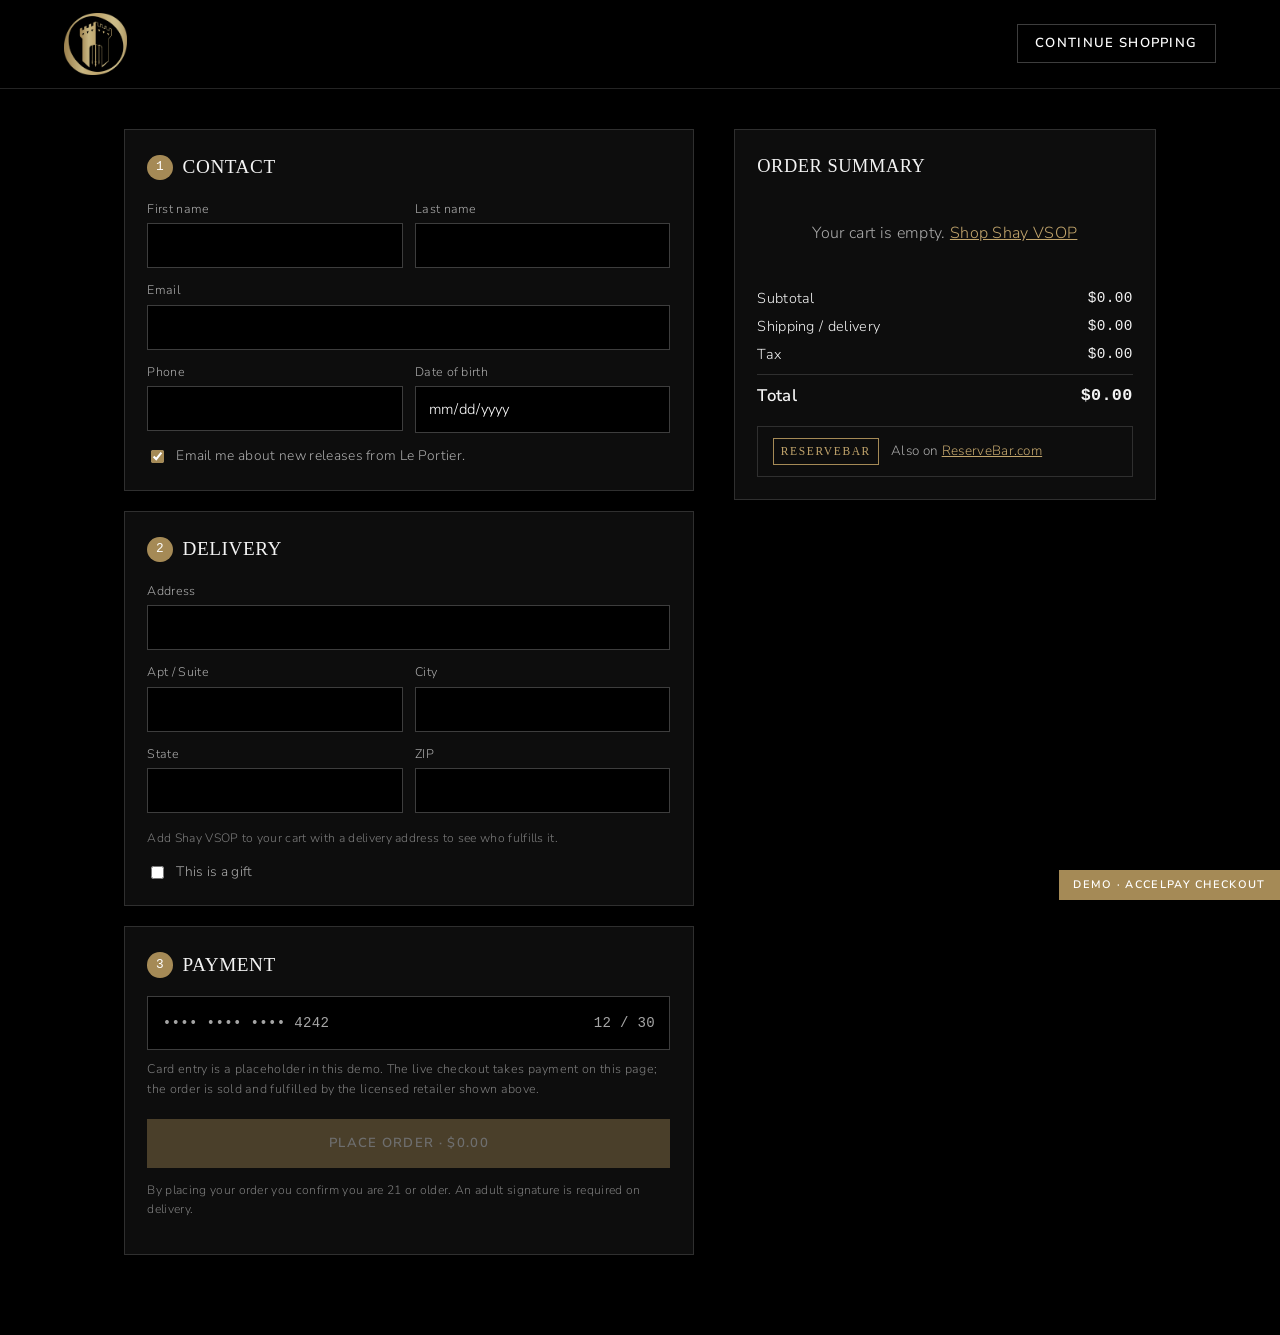
==== checkout.html @ 2b2708de "Le Portier x AccelPay checkout sales demo (static Elements stand-in) Co-Authored-By: Claude Opus 5.5" ====
<!doctype html>
<html lang="en">
<head>
<meta charset="utf-8">
<meta name="viewport" content="width=device-width,initial-scale=1">
<title>Checkout | Le Portier</title>
<meta name="robots" content="noindex,nofollow">
<link rel="icon" href="assets/logo.png">
<link rel="preconnect" href="https://fonts.googleapis.com">
<link rel="preconnect" href="https://fonts.gstatic.com" crossorigin>
<link rel="stylesheet" href="https://fonts.googleapis.com/css2?family=Nunito+Sans:wght@300;400;600;700&display=swap">
<link rel="stylesheet" href="styles.css?v=2">
</head>
<body>
<header class="top">
  <div class="hdr">
    <a href="index.html"><img class="logo" src="assets/logo.png" alt="Le Portier"></a>
    <div class="hdr-actions"><a class="btn ghost" href="product.html" style="padding:.5rem 1.1rem">Continue shopping</a></div>
  </div>
</header>

<div id="confirmed" hidden>
  <div class="thanks">
    <h1>Thank you</h1>
    <p>This is a demo, so nothing was charged and no order was sent.</p>
    <p class="num" id="order-num"></p>
    <p id="order-by"></p>
    <p id="order-total"></p>
    <a class="btn" href="index.html" style="margin-top:1.5rem">Back to Le Portier</a>
  </div>
</div>

<div id="checkout-view">
  <div class="co-wrap">
    <form class="co-main" id="co-form">
      <div class="co-step" data-form="customer">
        <h3><span class="n">1</span> Contact</h3>
        <div class="frm">
          <label>First name <input name="firstName" required></label>
          <label>Last name <input name="lastName" required></label>
          <label class="full">Email <input type="email" name="email" required></label>
          <label>Phone <input type="tel" name="phone"></label>
          <label>Date of birth <input type="date" name="birthDate" required></label>
        </div>
        <label class="chk"><input type="checkbox" checked><span>Email me about new releases from Le Portier.</span></label>
      </div>

      <div class="co-step">
        <h3><span class="n">2</span> Delivery</h3>
        <div class="frm" style="margin-bottom:1rem">
          <label class="full">Address <input name="addressOne" id="ship-addr" required></label>
          <label>Apt / Suite <input name="addressTwo"></label>
          <label>City <input name="city" required></label>
          <label>State <input name="state" id="co-state" required></label>
          <label>ZIP <input name="zipCode" id="co-zip" required></label>
        </div>
        <div id="co-fulfil"></div>
        <label class="chk"><input type="checkbox" id="is-gift"><span>This is a gift</span></label>
        <div id="gift-fields" hidden style="margin-top:.75rem">
          <div class="frm">
            <label>Recipient name <input name="giftName"></label>
            <label>Recipient email <input name="giftEmail" type="email"></label>
            <label class="full">Gift message <input name="message" maxlength="140"></label>
          </div>
        </div>
      </div>

      <div class="co-step">
        <h3><span class="n">3</span> Payment</h3>
        <div class="card-mock"><span>&bull;&bull;&bull;&bull; &bull;&bull;&bull;&bull; &bull;&bull;&bull;&bull; 4242</span><span>12 / 30</span></div>
        <div class="stripe-note">Card entry is a placeholder in this demo. The live checkout takes payment on this page; the order is sold and fulfilled by the licensed retailer shown above.</div>
        <button class="btn block" id="place-order" type="submit" style="margin-top:1.25rem">Place order</button>
        <p class="legal">By placing your order you confirm you are 21 or older. An adult signature is required on delivery.</p>
      </div>
    </form>
    <aside class="co-side" id="co-summary"></aside>
  </div>
</div>
<div class="ribbon">Demo &middot; AccelPay checkout</div>

<script src="elements-config.js?v=1"></script>
<script src="app.js?v=2"></script>
<script>
(function () {
  if (!new URLSearchParams(location.search).get('confirmed')) return;
  var raw = null; try { raw = JSON.parse(sessionStorage.getItem('lp-order')); } catch (e) {}
  document.getElementById('checkout-view').hidden = true;
  document.getElementById('confirmed').hidden = false;
  if (raw) {
    document.getElementById('order-num').textContent = 'Demo order ' + raw.orderNumber;
    document.getElementById('order-by').textContent = (raw.type === 'onDemand' ? 'Would be delivered by ' : 'Would ship from ') + raw.by;
    document.getElementById('order-total').textContent = 'Total $' + (raw.total / 100).toFixed(2);
  }
})();
</script>
</body>
</html>
---- styles.css ----
/* Le Portier x AccelPay demo storefront.
   Palette and type follow leportiercognac.com: black ground, white Times-style
   serif headings, Nunito Sans body, square gold (#a58a56) buttons.

   The .lce-* classes mimic what the LiquidCommerce Elements SDK renders
   (product element, cart drawer, checkout). If the SDK is switched on later it
   renders inside a closed shadow root and these stop applying; keep the
   customTheme in elements-config.js in sync with these values. */

:root {
  --black:     #000000;
  --panel:     #0d0d0d;
  --panel-2:   #151515;
  --ink:       #f3f3f3;
  --muted:     rgba(243,243,243,.68);
  --muted-2:   rgba(243,243,243,.48);
  --line:      rgba(255,255,255,.14);
  --line-2:    rgba(255,255,255,.24);
  --gold:      #a58a56;
  --gold-hi:   #c2a56c;
  --gold-soft: rgba(165,138,86,.14);
  --green:     #6fbf8e;
  --red:       #e07a7a;

  --serif: "Times New Roman", Times, "Libre Caslon Text", Georgia, serif;
  --sans:  "Nunito Sans", -apple-system, BlinkMacSystemFont, "Helvetica Neue", Arial, sans-serif;
  --mono:  ui-monospace, SFMono-Regular, Menlo, monospace;
  --maxw:  1200px;
  --cart-glyph: url("data:image/svg+xml;utf8,<svg xmlns='http://www.w3.org/2000/svg' viewBox='0 0 24 24' fill='none' stroke='black' stroke-width='2' stroke-linecap='round' stroke-linejoin='round'><path d='M6 2 3 6v14a2 2 0 0 0 2 2h14a2 2 0 0 0 2-2V6l-3-4z'/><path d='M3 6h18'/><path d='M16 10a4 4 0 0 1-8 0'/></svg>");
}

* { box-sizing: border-box; }
html { scroll-behavior: smooth; }
body {
  margin: 0; background: var(--black); color: var(--ink);
  font-family: var(--sans); font-weight: 300; font-size: 16px; line-height: 1.6;
  letter-spacing: .02em; -webkit-font-smoothing: antialiased;
}
img { max-width: 100%; display: block; }
a { color: inherit; }
button { font: inherit; cursor: pointer; color: inherit; }
:focus-visible { outline: 2px solid var(--gold); outline-offset: 2px; }

/* ---------------------------------------------------------------- header */
.announce {
  background: #fff; color: #121212; text-align: center;
  font-family: var(--serif); font-size: .74rem; letter-spacing: .12em;
  text-transform: uppercase; padding: .5rem 1rem;
}
header.top { position: sticky; top: 0; z-index: 60; background: var(--black); border-bottom: 1px solid var(--line); }
.hdr { max-width: var(--maxw); margin: 0 auto; padding: .8rem 1.5rem; display: flex; align-items: center; gap: 2rem; }
.hdr img.logo { height: 62px; width: auto; }
nav.main { display: flex; gap: 1.5rem; flex-wrap: wrap; }
nav.main a {
  font-family: var(--serif); font-size: .82rem; letter-spacing: .06em; text-transform: uppercase;
  text-decoration: none; color: #fff; padding: .2rem 0; border-bottom: 1px solid transparent;
}
nav.main a:hover, nav.main a[aria-current] { color: var(--gold-hi); border-bottom-color: var(--gold); }
.hdr-actions { margin-left: auto; display: flex; align-items: center; gap: .75rem; }
.cart-pill {
  display: inline-flex; align-items: center; gap: .5rem; background: transparent;
  border: 1px solid var(--line-2); color: #fff; padding: .5rem 1rem;
  font-family: var(--serif); font-size: .78rem; letter-spacing: .08em; text-transform: uppercase;
}
.cart-pill:hover { border-color: var(--gold); color: var(--gold-hi); }
.cart-pill .count {
  background: var(--gold); color: #fff; min-width: 1.35rem; height: 1.35rem; border-radius: 999px;
  display: inline-grid; place-items: center; font-family: var(--mono); font-size: .7rem; padding: 0 .3rem;
}
.cart-pill .count[hidden] { display: none; }
.burger { display: none; background: none; border: none; font-size: 1.5rem; line-height: 1; color: #fff; }

/* ---------------------------------------------------------------- type + buttons */
.eyebrow { font-family: var(--sans); font-size: .72rem; font-weight: 600; letter-spacing: .2em; text-transform: uppercase; color: var(--gold-hi); margin-bottom: .9rem; }
h1, h2, h3 { font-family: var(--serif); font-weight: 400; letter-spacing: .03em; }
.rule { width: 190px; height: 2px; margin: 1.1rem auto 0; background: linear-gradient(90deg, transparent, var(--gold), transparent); }

.btn {
  display: inline-flex; align-items: center; justify-content: center; gap: .5rem;
  background: var(--gold); color: #fff; border: 1px solid var(--gold); border-radius: 0;
  padding: .8rem 1.7rem; font-family: var(--sans); font-weight: 600; font-size: .82rem;
  letter-spacing: .1em; text-transform: uppercase; text-decoration: none;
}
.btn:hover { background: var(--gold-hi); border-color: var(--gold-hi); }
.btn.ghost { background: transparent; color: #fff; border-color: var(--line-2); }
.btn.ghost:hover { border-color: var(--gold); color: var(--gold-hi); }
.btn:disabled { opacity: .4; cursor: not-allowed; }
.btn.block { width: 100%; }

/* ---------------------------------------------------------------- hero */
.hero { position: relative; overflow: hidden; border-bottom: 1px solid var(--line); }
.hero-inner { max-width: var(--maxw); margin: 0 auto; padding: 4rem 1.5rem; display: grid; grid-template-columns: 1.05fr 1fr; gap: 3rem; align-items: center; }
.hero h1 { font-size: clamp(2.3rem, 5.4vw, 3.8rem); line-height: 1.08; margin: 0 0 1rem; text-transform: uppercase; }
.hero p { color: var(--muted); font-size: 1.06rem; margin: 0 0 1.7rem; max-width: 32rem; }
.hero .shot img { width: 100%; max-height: 560px; object-fit: contain; }

/* ---------------------------------------------------------------- sections */
.band { max-width: var(--maxw); margin: 0 auto; padding: 4.5rem 1.5rem; }
.section-head { text-align: center; margin-bottom: 2.5rem; }
.section-head h2 { font-size: clamp(1.8rem, 4vw, 2.5rem); margin: 0; text-transform: uppercase; }
.section-head p { color: var(--muted); margin: 1rem auto 0; max-width: 40rem; }

.grid { display: grid; grid-template-columns: repeat(auto-fill, minmax(240px, 1fr)); gap: 1.5rem; }
.card {
  background: var(--panel); border: 1px solid var(--line); padding: 1.4rem 1.2rem 1.3rem;
  display: flex; flex-direction: column; gap: .55rem; text-align: center; text-decoration: none; color: inherit;
}
.card:hover { border-color: var(--gold); }
.card .shot { height: 250px; display: grid; place-items: center; overflow: hidden; }
.card .shot img { max-height: 250px; width: auto; object-fit: contain; }
.card h3 { font-size: 1.12rem; margin: 0; line-height: 1.25; text-transform: uppercase; min-height: 2.8rem; display: grid; place-items: center; }
.card .tag { font-size: .66rem; font-weight: 600; letter-spacing: .16em; text-transform: uppercase; color: var(--gold-hi); }
.card .price { font-family: var(--mono); font-size: .92rem; margin-top: auto; }
.card .avail { font-size: .76rem; color: var(--muted-2); }

.split { display: grid; grid-template-columns: 1fr 1fr; gap: 3rem; align-items: center; }
.split img { width: 100%; }
.split p { color: var(--muted); }

/* how it works */
.how { display: grid; grid-template-columns: repeat(4, 1fr); gap: 1rem; }
.how .step { border: 1px solid var(--line); padding: 1.3rem; background: var(--panel); }
.how .step b { display: block; font-family: var(--serif); font-weight: 400; font-size: 1.15rem; margin-bottom: .4rem; color: #fff; }
.how .step span { font-size: .88rem; color: var(--muted); }
.how .step .n { font-family: var(--mono); color: var(--gold-hi); font-size: .78rem; display: block; margin-bottom: .6rem; }

.rb-note {
  display: flex; align-items: center; gap: .75rem; border: 1px solid var(--line); background: var(--panel);
  padding: .7rem .9rem; font-size: .84rem; color: var(--muted);
}
.rb-note b { color: #fff; font-weight: 600; }
.rb-note a { color: var(--gold-hi); }
.rb-mark { font-family: var(--serif); font-size: .72rem; letter-spacing: .14em; text-transform: uppercase; border: 1px solid var(--gold); color: var(--gold-hi); padding: .2rem .45rem; white-space: nowrap; }

/* ---------------------------------------------------------------- ELEMENTS STAND-IN */
.lce-host { background: var(--panel); border: 1px solid var(--line); overflow: hidden; }
.lce-note {
  background: var(--gold-soft); border-bottom: 1px solid var(--line); padding: .45rem .9rem;
  font-family: var(--mono); font-size: .68rem; color: var(--gold-hi);
}
.lce-product { display: grid; grid-template-columns: minmax(0,1fr) minmax(0,1fr); }
.lce-gallery { background: #000; padding: 2rem; display: flex; flex-direction: column; align-items: center; gap: 1rem; min-width: 0; }
.lce-gallery .main { height: 460px; display: grid; place-items: center; align-self: stretch; }
.lce-gallery .main img { max-height: 460px; width: auto; object-fit: contain; }
.lce-thumbs { display: flex; gap: .5rem; }
.lce-thumbs button { width: 56px; height: 56px; border: 1px solid var(--line); background: #000; display: grid; place-items: center; padding: 3px; }
.lce-thumbs button[aria-selected="true"] { border-color: var(--gold); }
.lce-thumbs img { max-height: 100%; width: auto; }

.lce-body { padding: 2rem; display: flex; flex-direction: column; gap: 1.1rem; min-width: 0; }
.lce-body h1 { font-size: 1.95rem; margin: 0; line-height: 1.15; text-transform: uppercase; }
.lce-brandline { font-size: .7rem; font-weight: 600; letter-spacing: .18em; text-transform: uppercase; color: var(--gold-hi); }
.lce-price { font-family: var(--mono); font-size: 1.45rem; }
.lce-price .unit { font-family: var(--sans); font-size: .8rem; color: var(--muted); margin-left: .4rem; }
.lce-desc { color: var(--muted); font-size: .94rem; margin: 0; }
.lce-specs { font-size: .8rem; letter-spacing: .08em; color: var(--muted); text-transform: uppercase; }
.lce-field { display: flex; flex-direction: column; gap: .5rem; }
.lce-label { font-size: .7rem; font-weight: 600; letter-spacing: .16em; text-transform: uppercase; color: var(--muted); }

.lce-tabs { display: grid; grid-template-columns: 1fr 1fr; border: 1px solid var(--line-2); }
.lce-tabs button { background: transparent; border: none; border-right: 1px solid var(--line-2); padding: .8rem .6rem; text-align: center; font-size: .78rem; font-weight: 600; letter-spacing: .08em; text-transform: uppercase; }
.lce-tabs button:last-child { border-right: none; }
.lce-tabs button[aria-selected="true"] { background: var(--gold); color: #fff; }
.lce-tabs button:disabled { opacity: .35; cursor: not-allowed; }
.lce-tabs .sub { display: block; font-weight: 400; font-size: .68rem; letter-spacing: 0; text-transform: none; opacity: .85; margin-top: .15rem; }

.lce-retailers { display: flex; flex-direction: column; gap: .5rem; }
.lce-retailer { display: flex; align-items: flex-start; gap: .75rem; width: 100%; text-align: left; border: 1px solid var(--line); background: transparent; padding: .75rem .9rem; }
.lce-retailer[aria-checked="true"] { border-color: var(--gold); box-shadow: inset 0 0 0 1px var(--gold); }
.lce-retailer .ico { width: 28px; height: 28px; flex: none; border-radius: 7px; }
.lce-retailer .nm { font-weight: 600; font-size: .9rem; }
.lce-retailer .meta { font-size: .78rem; color: var(--muted); }
.lce-retailer .fee { margin-left: auto; font-family: var(--mono); font-size: .82rem; white-space: nowrap; text-align: right; }
.lce-retailer .fee small { display: block; font-family: var(--sans); font-size: .7rem; color: var(--muted-2); }
.lic { display: inline-block; font-size: .6rem; font-weight: 700; letter-spacing: .1em; text-transform: uppercase; padding: .08rem .4rem; margin-left: .4rem; border: 1px solid rgba(111,191,142,.5); color: var(--green); }

.lce-address { border: 1px dashed var(--line-2); padding: .9rem; display: flex; flex-direction: column; gap: .6rem; }
.lce-address.needs { border-color: var(--gold); }
.lce-address.set { border-style: solid; border-color: rgba(111,191,142,.55); }
.lce-address .row { display: flex; gap: .5rem; }
.lce-address input { flex: 1; min-width: 0; border: 1px solid var(--line-2); background: #000; color: #fff; padding: .6rem .75rem; font: inherit; font-size: .9rem; }
.lce-address .cur { font-size: .86rem; display: flex; align-items: center; gap: .5rem; flex-wrap: wrap; }
.lce-address .chg { background: none; border: none; text-decoration: underline; font-size: .82rem; color: var(--muted); padding: 0; }
.try { display: flex; flex-wrap: wrap; gap: .4rem; font-size: .74rem; color: var(--muted-2); align-items: center; }
.try button { border: 1px solid var(--line); background: transparent; padding: .18rem .55rem; font-size: .74rem; color: var(--muted); }
.try button:hover { border-color: var(--gold); color: #fff; }

.lce-buy { display: flex; gap: .75rem; align-items: stretch; }
.qty { display: flex; align-items: center; border: 1px solid var(--line-2); }
.qty button { background: none; border: none; width: 2.4rem; height: 100%; min-height: 2.6rem; font-size: 1.1rem; }
.qty span { font-family: var(--mono); min-width: 2rem; text-align: center; font-size: .95rem; }
.lce-buy .btn { flex: 1; }
.lce-alert { font-size: .85rem; color: var(--muted); border-left: 2px solid var(--gold); padding: .2rem 0 .2rem .75rem; }
.lce-alert.warn { color: #f0c58a; }
.donate { font-size: .85rem; color: var(--muted); }

/* ---------------------------------------------------------------- cart drawer */
.scrim { position: fixed; inset: 0; background: rgba(0,0,0,.6); opacity: 0; pointer-events: none; transition: opacity .25s; z-index: 90; }
.scrim.on { opacity: 1; pointer-events: auto; }
.drawer {
  position: fixed; top: 0; right: 0; height: 100%; width: min(440px, 100%); background: var(--panel-2);
  border-left: 1px solid var(--line); z-index: 100; display: flex; flex-direction: column;
  transform: translateX(100%); transition: transform .28s ease;
}
.drawer.on { transform: none; }
.drawer .dh { display: flex; align-items: center; justify-content: space-between; padding: 1.1rem 1.25rem; border-bottom: 1px solid var(--line); }
.drawer .dh h2 { font-size: 1.3rem; margin: 0; text-transform: uppercase; }
.drawer .x { background: none; border: none; font-size: 1.6rem; line-height: 1; color: var(--muted); }
.drawer .items { flex: 1; overflow-y: auto; padding: 1rem 1.25rem; display: flex; flex-direction: column; gap: 1rem; }
.retailer-group { border: 1px solid var(--line); }
.retailer-group > .rg-head { background: #000; padding: .6rem .8rem; font-size: .78rem; display: flex; justify-content: space-between; gap: .5rem; border-bottom: 1px solid var(--line); }
.retailer-group > .rg-head .exp { color: var(--muted); text-align: right; }
.line { display: flex; gap: .8rem; padding: .85rem .8rem; border-bottom: 1px solid var(--line); }
.line:last-child { border-bottom: none; }
.line .thumb { width: 52px; flex: none; display: grid; place-items: center; }
.line .thumb img { max-height: 70px; width: auto; }
.line .info { flex: 1; min-width: 0; display: flex; flex-direction: column; gap: .25rem; }
.line .nm { font-size: .88rem; font-weight: 600; line-height: 1.25; }
.line .sz { font-size: .76rem; color: var(--muted); }
.line .lf { display: flex; align-items: center; justify-content: space-between; gap: .5rem; margin-top: .2rem; }
.line .qty button { min-height: 2rem; width: 2rem; }
.line .amt { font-family: var(--mono); font-size: .88rem; }
.line .rm { background: none; border: none; color: var(--muted-2); font-size: .74rem; text-decoration: underline; padding: 0; align-self: flex-start; }
.empty { text-align: center; color: var(--muted); padding: 3rem 1rem; }
.drawer .foot { border-top: 1px solid var(--line); padding: 1.1rem 1.25rem; display: flex; flex-direction: column; gap: .75rem; }
.drawer .foot .rb-note { font-size: .78rem; padding: .55rem .7rem; }
.totals { display: flex; flex-direction: column; gap: .3rem; font-size: .9rem; }
.totals .r { display: flex; justify-content: space-between; gap: 1rem; }
.totals .r.big { font-size: 1.05rem; font-weight: 600; border-top: 1px solid var(--line); padding-top: .5rem; margin-top: .2rem; }
.totals .r .v { font-family: var(--mono); }
.powered { font-size: .72rem; color: var(--muted-2); text-align: center; }

/* ---------------------------------------------------------------- checkout */
.co-wrap { max-width: 1080px; margin: 0 auto; padding: 2.5rem 1.5rem 5rem; display: grid; grid-template-columns: minmax(0,1.35fr) minmax(0,1fr); gap: 2.5rem; align-items: start; }
.co-main { display: flex; flex-direction: column; gap: 1.25rem; min-width: 0; }
.co-step { background: var(--panel); border: 1px solid var(--line); padding: 1.4rem; }
.co-step h3 { font-size: 1.2rem; margin: 0 0 1rem; display: flex; align-items: center; gap: .6rem; text-transform: uppercase; }
.co-step h3 .n { width: 1.6rem; height: 1.6rem; border-radius: 50%; background: var(--gold); color: #fff; font-family: var(--mono); font-size: .8rem; display: grid; place-items: center; flex: none; }
.frm { display: grid; grid-template-columns: 1fr 1fr; gap: .75rem; }
.frm .full { grid-column: 1 / -1; }
.frm label { display: flex; flex-direction: column; gap: .3rem; font-size: .78rem; color: var(--muted); }
.frm input, .frm select { border: 1px solid var(--line-2); background: #000; color: #fff; padding: .6rem .75rem; font: inherit; font-size: .92rem; min-width: 0; }
.chk { display: flex; align-items: flex-start; gap: .55rem; font-size: .86rem; margin-top: .75rem; color: var(--muted); }
.chk input { margin-top: .3rem; accent-color: var(--gold); }
.co-opts { display: flex; flex-direction: column; gap: .5rem; }
.co-opt { display: flex; align-items: center; gap: .8rem; border: 1px solid var(--line); padding: .8rem .9rem; cursor: pointer; }
.co-opt.on { border-color: var(--gold); box-shadow: inset 0 0 0 1px var(--gold); }
.co-opt input { accent-color: var(--gold); }
.co-opt .ico { width: 30px; height: 30px; border-radius: 7px; flex: none; }
.co-opt .ico.ship { display: grid; place-items: center; border: 1px solid var(--line-2); font-size: .9rem; }
.co-opt .t { flex: 1; min-width: 0; }
.co-opt .t b { display: block; font-weight: 600; font-size: .9rem; }
.co-opt .t span { font-size: .78rem; color: var(--muted); }
.co-opt .p { font-family: var(--mono); font-size: .85rem; white-space: nowrap; }
.from-box { border: 1px solid rgba(111,191,142,.4); background: rgba(111,191,142,.06); padding: .85rem .95rem; font-size: .86rem; color: var(--muted); margin-bottom: 1rem; }
.from-box b { color: #fff; }
.co-side { background: var(--panel); border: 1px solid var(--line); padding: 1.4rem; position: sticky; top: 110px; min-width: 0; }
.co-side h3 { font-size: 1.15rem; margin: 0 0 1rem; text-transform: uppercase; }
.card-mock { border: 1px solid var(--line-2); padding: .9rem; background: #000; font-family: var(--mono); font-size: .88rem; color: var(--muted); display: flex; justify-content: space-between; }
.stripe-note { font-size: .78rem; color: var(--muted-2); margin-top: .6rem; }
.legal { font-size: .76rem; color: var(--muted-2); margin-top: .8rem; }
.thanks { max-width: 600px; margin: 0 auto; padding: 5rem 1.5rem; text-align: center; }
.thanks h1 { font-size: 2.6rem; margin: 0 0 .5rem; text-transform: uppercase; }
.thanks .num { font-family: var(--mono); color: var(--gold-hi); }
.thanks p { color: var(--muted); }

/* ---------------------------------------------------------------- footer */
footer.site { border-top: 1px solid var(--line); margin-top: 3rem; }
.ft { max-width: var(--maxw); margin: 0 auto; padding: 3rem 1.5rem 2rem; display: grid; grid-template-columns: 1.6fr 1fr 1fr; gap: 2rem; }
.ft h4 { font-family: var(--serif); font-weight: 400; font-size: .9rem; letter-spacing: .1em; text-transform: uppercase; color: #fff; margin: 0 0 .8rem; }
.ft ul { list-style: none; margin: 0; padding: 0; display: flex; flex-direction: column; gap: .45rem; font-size: .88rem; color: var(--muted); }
.ft a { text-decoration: none; }
.ft a:hover { color: var(--gold-hi); }
.legal-row { border-top: 1px solid var(--line); padding: 1.25rem 1.5rem 3rem; text-align: center; font-size: .76rem; color: var(--muted-2); }

.ribbon { position: fixed; right: 0; bottom: 0; z-index: 120; background: var(--gold); color: #fff; font-size: .68rem; font-weight: 600; letter-spacing: .12em; text-transform: uppercase; padding: .4rem .9rem; }

/* ---------------------------------------------------------------- responsive */
@media (max-width: 960px) {
  .hero-inner, .split { grid-template-columns: 1fr; gap: 2rem; }
  .lce-product { grid-template-columns: 1fr; }
  .lce-gallery .main { height: 320px; }
  .lce-gallery .main img { max-height: 320px; }
  .co-wrap { grid-template-columns: 1fr; }
  .co-side { position: static; }
  .how { grid-template-columns: 1fr 1fr; }
  .ft { grid-template-columns: 1fr 1fr; }
}
@media (max-width: 720px) {
  .hdr { padding: .6rem 1rem; gap: .75rem; position: relative; }
  .hdr img.logo { height: 46px; }
  nav.main { display: none; }
  nav.main.open { display: flex; flex-direction: column; position: absolute; top: 100%; left: 0; right: 0; background: #000; border-bottom: 1px solid var(--line); padding: 1rem 1.5rem; gap: .9rem; }
  .burger { display: block; }
  .hdr-actions { margin-left: auto; }
  .cart-pill { padding: .5rem .8rem; }
  .cart-pill .lbl { display: none; }
  .cart-pill::before { content: ""; width: 1rem; height: 1rem; flex: none; background: currentColor; -webkit-mask: var(--cart-glyph) center/contain no-repeat; mask: var(--cart-glyph) center/contain no-repeat; }
  .band { padding: 3rem 1rem; }
  .hero-inner { padding: 2.5rem 1rem; }
  .lce-body, .lce-gallery { padding: 1.25rem 1rem; }
  .frm { grid-template-columns: 1fr; }
  .how { grid-template-columns: 1fr; }
  .ft { grid-template-columns: 1fr; padding: 2.5rem 1rem 1.5rem; }
  .lce-buy { flex-wrap: wrap; }
  .lce-buy .btn { flex: 1 1 100%; }
  .co-wrap { padding: 1.5rem 1rem 4rem; }
  .co-step, .co-side { padding: 1.1rem; }
  .rb-note { flex-wrap: wrap; }
}
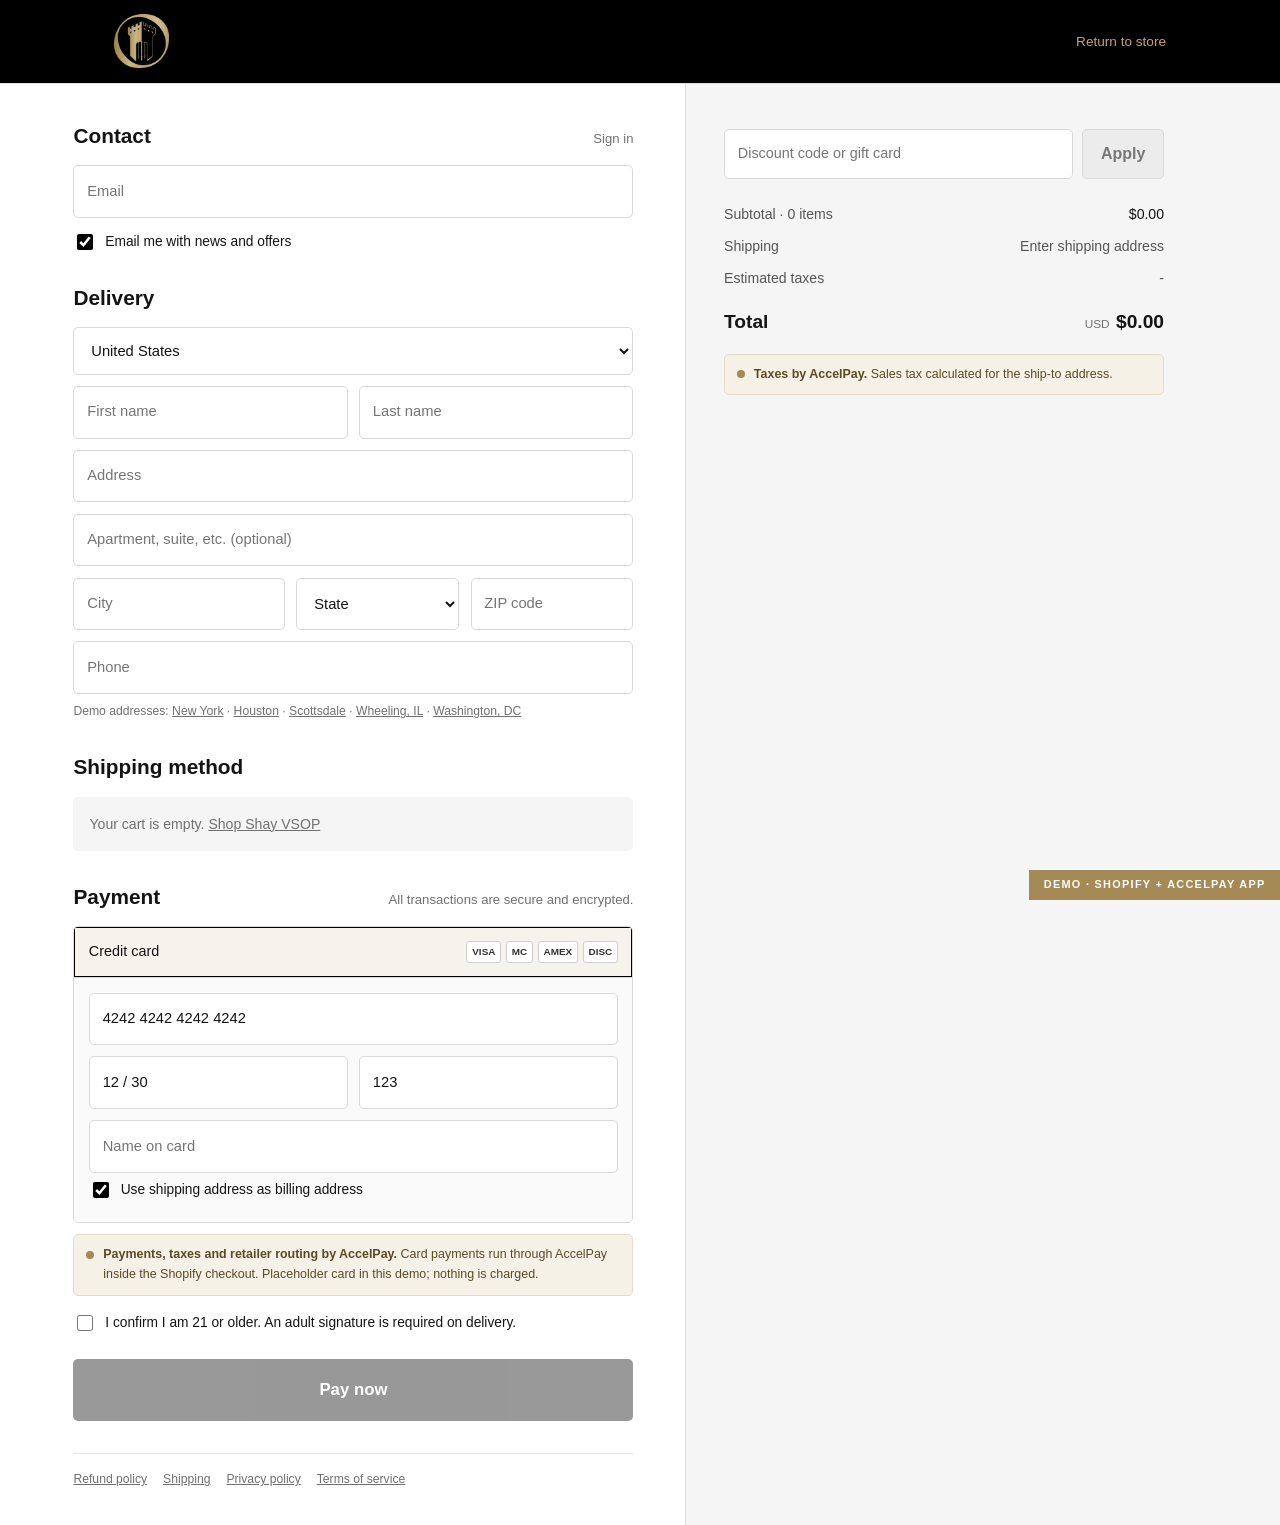
==== commit af965997: "Show Le Portier's Shopify store with native cart and checkout plus AccelPay app Drops the AccelPay c" ====
--- a/checkout.html
+++ b/checkout.html
@@ -3,93 +3,100 @@
 <head>
 <meta charset="utf-8">
 <meta name="viewport" content="width=device-width,initial-scale=1">
-<title>Checkout | Le Portier</title>
+<title>Checkout | Shop Le Portier Shay</title>
 <meta name="robots" content="noindex,nofollow">
 <link rel="icon" href="assets/logo.png">
 <link rel="preconnect" href="https://fonts.googleapis.com">
 <link rel="preconnect" href="https://fonts.gstatic.com" crossorigin>
 <link rel="stylesheet" href="https://fonts.googleapis.com/css2?family=Nunito+Sans:wght@300;400;600;700&display=swap">
-<link rel="stylesheet" href="styles.css?v=2">
+<link rel="stylesheet" href="styles.css?v=3">
 </head>
-<body>
-<header class="top">
-  <div class="hdr">
-    <a href="index.html"><img class="logo" src="assets/logo.png" alt="Le Portier"></a>
-    <div class="hdr-actions"><a class="btn ghost" href="product.html" style="padding:.5rem 1.1rem">Continue shopping</a></div>
-  </div>
-</header>
+<body class="co">
+<div class="co-head"><div class="in">
+  <a href="index.html"><img src="assets/logo.png" alt="Le Portier"></a>
+  <a class="bag" href="product.html">Return to store</a>
+</div></div>
 
 <div id="confirmed" hidden>
   <div class="thanks">
-    <h1>Thank you</h1>
+    <h1>Thank you!</h1>
     <p>This is a demo, so nothing was charged and no order was sent.</p>
     <p class="num" id="order-num"></p>
     <p id="order-by"></p>
     <p id="order-total"></p>
-    <a class="btn" href="index.html" style="margin-top:1.5rem">Back to Le Portier</a>
+    <p style="font-size:.85rem">On the live store, this order and the customer record appear in Le Portier's Shopify admin.</p>
+    <a class="pay-btn" href="index.html" style="display:inline-block;width:auto;padding:.9rem 1.6rem;text-decoration:none">Continue shopping</a>
   </div>
 </div>
 
-<div id="checkout-view">
-  <div class="co-wrap">
-    <form class="co-main" id="co-form">
-      <div class="co-step" data-form="customer">
-        <h3><span class="n">1</span> Contact</h3>
-        <div class="frm">
-          <label>First name <input name="firstName" required></label>
-          <label>Last name <input name="lastName" required></label>
-          <label class="full">Email <input type="email" name="email" required></label>
-          <label>Phone <input type="tel" name="phone"></label>
-          <label>Date of birth <input type="date" name="birthDate" required></label>
-        </div>
-        <label class="chk"><input type="checkbox" checked><span>Email me about new releases from Le Portier.</span></label>
+<div id="checkout-view" class="checkout">
+  <div class="co-left"><div class="inner">
+    <form id="co-form" autocomplete="off">
+      <div class="co-h">Contact <small>Sign in</small></div>
+      <input class="co-field" type="email" name="email" placeholder="Email" required>
+      <label class="co-chk"><input type="checkbox" checked> Email me with news and offers</label>
+
+      <div class="co-h">Delivery</div>
+      <select class="co-field" aria-label="Country/Region"><option>United States</option></select>
+      <div class="co-row">
+        <input class="co-field" name="first" placeholder="First name" required>
+        <input class="co-field" name="last" placeholder="Last name" required>
+      </div>
+      <input class="co-field" name="address1" placeholder="Address" required>
+      <input class="co-field" name="address2" placeholder="Apartment, suite, etc. (optional)">
+      <div class="co-row3">
+        <input class="co-field" name="city" placeholder="City" required>
+        <select class="co-field" id="state" aria-label="State" required><option value="">State</option>
+          <option value="AL">Alabama</option><option value="AK">Alaska</option><option value="AZ">Arizona</option><option value="AR">Arkansas</option><option value="CA">California</option><option value="CO">Colorado</option><option value="CT">Connecticut</option><option value="DE">Delaware</option><option value="DC">District of Columbia</option><option value="FL">Florida</option><option value="GA">Georgia</option><option value="HI">Hawaii</option><option value="ID">Idaho</option><option value="IL">Illinois</option><option value="IN">Indiana</option><option value="IA">Iowa</option><option value="KS">Kansas</option><option value="KY">Kentucky</option><option value="LA">Louisiana</option><option value="ME">Maine</option><option value="MD">Maryland</option><option value="MA">Massachusetts</option><option value="MI">Michigan</option><option value="MN">Minnesota</option><option value="MS">Mississippi</option><option value="MO">Missouri</option><option value="MT">Montana</option><option value="NE">Nebraska</option><option value="NV">Nevada</option><option value="NH">New Hampshire</option><option value="NJ">New Jersey</option><option value="NM">New Mexico</option><option value="NY">New York</option><option value="NC">North Carolina</option><option value="ND">North Dakota</option><option value="OH">Ohio</option><option value="OK">Oklahoma</option><option value="OR">Oregon</option><option value="PA">Pennsylvania</option><option value="RI">Rhode Island</option><option value="SC">South Carolina</option><option value="SD">South Dakota</option><option value="TN">Tennessee</option><option value="TX">Texas</option><option value="UT">Utah</option><option value="VT">Vermont</option><option value="VA">Virginia</option><option value="WA">Washington</option><option value="WV">West Virginia</option><option value="WI">Wisconsin</option><option value="WY">Wyoming</option>
+        </select>
+        <input class="co-field" id="zip" name="zip" placeholder="ZIP code" inputmode="numeric" maxlength="5" required>
+      </div>
+      <input class="co-field" name="phone" placeholder="Phone" type="tel">
+      <div style="font-size:.76rem;color:#707070;margin:-.2rem 0 .3rem">Demo addresses:
+        <a href="#" data-fill="350 E 13th St|New York|10009" onclick="return false">New York</a> &middot;
+        <a href="#" data-fill="1001 Westheimer Rd|Houston|77006" onclick="return false">Houston</a> &middot;
+        <a href="#" data-fill="7014 E Camelback Rd|Scottsdale|85251" onclick="return false">Scottsdale</a> &middot;
+        <a href="#" data-fill="255 W Dundee Rd|Wheeling|60090" onclick="return false">Wheeling, IL</a> &middot;
+        <a href="#" data-fill="1350 Connecticut Ave NW|Washington|20036" onclick="return false">Washington, DC</a>
       </div>
 
-      <div class="co-step">
-        <h3><span class="n">2</span> Delivery</h3>
-        <div class="frm" style="margin-bottom:1rem">
-          <label class="full">Address <input name="addressOne" id="ship-addr" required></label>
-          <label>Apt / Suite <input name="addressTwo"></label>
-          <label>City <input name="city" required></label>
-          <label>State <input name="state" id="co-state" required></label>
-          <label>ZIP <input name="zipCode" id="co-zip" required></label>
-        </div>
-        <div id="co-fulfil"></div>
-        <label class="chk"><input type="checkbox" id="is-gift"><span>This is a gift</span></label>
-        <div id="gift-fields" hidden style="margin-top:.75rem">
-          <div class="frm">
-            <label>Recipient name <input name="giftName"></label>
-            <label>Recipient email <input name="giftEmail" type="email"></label>
-            <label class="full">Gift message <input name="message" maxlength="140"></label>
+      <div class="co-h">Shipping method</div>
+      <div id="rates"></div>
+
+      <div class="co-h">Payment <small>All transactions are secure and encrypted.</small></div>
+      <div class="pay-box">
+        <div class="ph"><span>Credit card</span><span class="cards"><span>VISA</span><span>MC</span><span>AMEX</span><span>DISC</span></span></div>
+        <div class="pb">
+          <input class="co-field" placeholder="Card number" value="4242 4242 4242 4242" aria-label="Card number">
+          <div class="co-row">
+            <input class="co-field" placeholder="Expiration date (MM / YY)" value="12 / 30" aria-label="Expiration">
+            <input class="co-field" placeholder="Security code" value="123" aria-label="Security code">
           </div>
+          <input class="co-field" placeholder="Name on card" aria-label="Name on card" style="margin-bottom:.3rem">
+          <label class="co-chk"><input type="checkbox" checked> Use shipping address as billing address</label>
         </div>
       </div>
-
-      <div class="co-step">
-        <h3><span class="n">3</span> Payment</h3>
-        <div class="card-mock"><span>&bull;&bull;&bull;&bull; &bull;&bull;&bull;&bull; &bull;&bull;&bull;&bull; 4242</span><span>12 / 30</span></div>
-        <div class="stripe-note">Card entry is a placeholder in this demo. The live checkout takes payment on this page; the order is sold and fulfilled by the licensed retailer shown above.</div>
-        <button class="btn block" id="place-order" type="submit" style="margin-top:1.25rem">Place order</button>
-        <p class="legal">By placing your order you confirm you are 21 or older. An adult signature is required on delivery.</p>
-      </div>
+      <div class="callout"><span class="dot"></span><span><b>Payments, taxes and retailer routing by AccelPay.</b> Card payments run through AccelPay inside the Shopify checkout. Placeholder card in this demo; nothing is charged.</span></div>
+      <label class="co-chk" style="margin-top:1rem"><input type="checkbox" required> I confirm I am 21 or older. An adult signature is required on delivery.</label>
+      <button class="pay-btn" id="pay" type="submit" disabled>Pay now</button>
+      <div class="co-links"><a href="#">Refund policy</a><a href="#">Shipping</a><a href="#">Privacy policy</a><a href="#">Terms of service</a></div>
     </form>
-    <aside class="co-side" id="co-summary"></aside>
-  </div>
+  </div></div>
+  <div class="co-right"><div class="inner" id="os"></div></div>
 </div>
-<div class="ribbon">Demo &middot; AccelPay checkout</div>
-
-<script src="elements-config.js?v=1"></script>
-<script src="app.js?v=2"></script>
+<div class="ribbon">Demo &middot; Shopify + AccelPay app</div>
+<script src="app.js?v=4"></script>
 <script>
 (function () {
   if (!new URLSearchParams(location.search).get('confirmed')) return;
   var raw = null; try { raw = JSON.parse(sessionStorage.getItem('lp-order')); } catch (e) {}
   document.getElementById('checkout-view').hidden = true;
+  document.getElementById('checkout-view').style.display = 'none';
   document.getElementById('confirmed').hidden = false;
   if (raw) {
-    document.getElementById('order-num').textContent = 'Demo order ' + raw.orderNumber;
-    document.getElementById('order-by').textContent = (raw.type === 'onDemand' ? 'Would be delivered by ' : 'Would ship from ') + raw.by;
-    document.getElementById('order-total').textContent = 'Total $' + (raw.total / 100).toFixed(2);
+    document.getElementById('order-num').textContent = 'Demo order ' + raw.n;
+    document.getElementById('order-by').textContent = (raw.kind === 'delivery' ? 'Would be delivered by ' : 'Would be sold and shipped by ') + raw.by + ', a licensed retailer.';
+    document.getElementById('order-total').textContent = 'Total $' + (raw.total / 100).toFixed(2) + ' USD';
   }
 })();
 </script>
--- a/styles.css
+++ b/styles.css
@@ -132,137 +132,122 @@
 .rb-note a { color: var(--gold-hi); }
 .rb-mark { font-family: var(--serif); font-size: .72rem; letter-spacing: .14em; text-transform: uppercase; border: 1px solid var(--gold); color: var(--gold-hi); padding: .2rem .45rem; white-space: nowrap; }
 
-/* ---------------------------------------------------------------- ELEMENTS STAND-IN */
-.lce-host { background: var(--panel); border: 1px solid var(--line); overflow: hidden; }
-.lce-note {
-  background: var(--gold-soft); border-bottom: 1px solid var(--line); padding: .45rem .9rem;
-  font-family: var(--mono); font-size: .68rem; color: var(--gold-hi);
-}
-.lce-product { display: grid; grid-template-columns: minmax(0,1fr) minmax(0,1fr); }
-.lce-gallery { background: #000; padding: 2rem; display: flex; flex-direction: column; align-items: center; gap: 1rem; min-width: 0; }
-.lce-gallery .main { height: 460px; display: grid; place-items: center; align-self: stretch; }
-.lce-gallery .main img { max-height: 460px; width: auto; object-fit: contain; }
-.lce-thumbs { display: flex; gap: .5rem; }
-.lce-thumbs button { width: 56px; height: 56px; border: 1px solid var(--line); background: #000; display: grid; place-items: center; padding: 3px; }
-.lce-thumbs button[aria-selected="true"] { border-color: var(--gold); }
-.lce-thumbs img { max-height: 100%; width: auto; }
-
-.lce-body { padding: 2rem; display: flex; flex-direction: column; gap: 1.1rem; min-width: 0; }
-.lce-body h1 { font-size: 1.95rem; margin: 0; line-height: 1.15; text-transform: uppercase; }
-.lce-brandline { font-size: .7rem; font-weight: 600; letter-spacing: .18em; text-transform: uppercase; color: var(--gold-hi); }
-.lce-price { font-family: var(--mono); font-size: 1.45rem; }
-.lce-price .unit { font-family: var(--sans); font-size: .8rem; color: var(--muted); margin-left: .4rem; }
-.lce-desc { color: var(--muted); font-size: .94rem; margin: 0; }
-.lce-specs { font-size: .8rem; letter-spacing: .08em; color: var(--muted); text-transform: uppercase; }
-.lce-field { display: flex; flex-direction: column; gap: .5rem; }
-.lce-label { font-size: .7rem; font-weight: 600; letter-spacing: .16em; text-transform: uppercase; color: var(--muted); }
-
-.lce-tabs { display: grid; grid-template-columns: 1fr 1fr; border: 1px solid var(--line-2); }
-.lce-tabs button { background: transparent; border: none; border-right: 1px solid var(--line-2); padding: .8rem .6rem; text-align: center; font-size: .78rem; font-weight: 600; letter-spacing: .08em; text-transform: uppercase; }
-.lce-tabs button:last-child { border-right: none; }
-.lce-tabs button[aria-selected="true"] { background: var(--gold); color: #fff; }
-.lce-tabs button:disabled { opacity: .35; cursor: not-allowed; }
-.lce-tabs .sub { display: block; font-weight: 400; font-size: .68rem; letter-spacing: 0; text-transform: none; opacity: .85; margin-top: .15rem; }
-
-.lce-retailers { display: flex; flex-direction: column; gap: .5rem; }
-.lce-retailer { display: flex; align-items: flex-start; gap: .75rem; width: 100%; text-align: left; border: 1px solid var(--line); background: transparent; padding: .75rem .9rem; }
-.lce-retailer[aria-checked="true"] { border-color: var(--gold); box-shadow: inset 0 0 0 1px var(--gold); }
-.lce-retailer .ico { width: 28px; height: 28px; flex: none; border-radius: 7px; }
-.lce-retailer .nm { font-weight: 600; font-size: .9rem; }
-.lce-retailer .meta { font-size: .78rem; color: var(--muted); }
-.lce-retailer .fee { margin-left: auto; font-family: var(--mono); font-size: .82rem; white-space: nowrap; text-align: right; }
-.lce-retailer .fee small { display: block; font-family: var(--sans); font-size: .7rem; color: var(--muted-2); }
-.lic { display: inline-block; font-size: .6rem; font-weight: 700; letter-spacing: .1em; text-transform: uppercase; padding: .08rem .4rem; margin-left: .4rem; border: 1px solid rgba(111,191,142,.5); color: var(--green); }
-
-.lce-address { border: 1px dashed var(--line-2); padding: .9rem; display: flex; flex-direction: column; gap: .6rem; }
-.lce-address.needs { border-color: var(--gold); }
-.lce-address.set { border-style: solid; border-color: rgba(111,191,142,.55); }
-.lce-address .row { display: flex; gap: .5rem; }
-.lce-address input { flex: 1; min-width: 0; border: 1px solid var(--line-2); background: #000; color: #fff; padding: .6rem .75rem; font: inherit; font-size: .9rem; }
-.lce-address .cur { font-size: .86rem; display: flex; align-items: center; gap: .5rem; flex-wrap: wrap; }
-.lce-address .chg { background: none; border: none; text-decoration: underline; font-size: .82rem; color: var(--muted); padding: 0; }
-.try { display: flex; flex-wrap: wrap; gap: .4rem; font-size: .74rem; color: var(--muted-2); align-items: center; }
-.try button { border: 1px solid var(--line); background: transparent; padding: .18rem .55rem; font-size: .74rem; color: var(--muted); }
-.try button:hover { border-color: var(--gold); color: #fff; }
-
-.lce-buy { display: flex; gap: .75rem; align-items: stretch; }
-.qty { display: flex; align-items: center; border: 1px solid var(--line-2); }
-.qty button { background: none; border: none; width: 2.4rem; height: 100%; min-height: 2.6rem; font-size: 1.1rem; }
-.qty span { font-family: var(--mono); min-width: 2rem; text-align: center; font-size: .95rem; }
-.lce-buy .btn { flex: 1; }
-.lce-alert { font-size: .85rem; color: var(--muted); border-left: 2px solid var(--gold); padding: .2rem 0 .2rem .75rem; }
-.lce-alert.warn { color: #f0c58a; }
-.donate { font-size: .85rem; color: var(--muted); }
-
-/* ---------------------------------------------------------------- cart drawer */
+/* ---------------------------------------------------------------- product page (Shopify theme) */
+.pdp { display: grid; grid-template-columns: minmax(0,1fr) minmax(0,1fr); gap: 3rem; align-items: start; }
+.pdp .gallery { display: flex; flex-direction: column; gap: .8rem; min-width: 0; }
+.pdp .gallery .main { background: #000; display: grid; place-items: center; min-height: 420px; }
+.pdp .gallery .main img { max-height: 560px; width: auto; object-fit: contain; }
+.pdp .thumbs { display: flex; gap: .5rem; }
+.pdp .thumbs button { width: 64px; height: 64px; border: 1px solid var(--line); background: #000; padding: 3px; display: grid; place-items: center; }
+.pdp .thumbs button[aria-selected="true"] { border-color: var(--gold); }
+.pdp .thumbs img { max-height: 100%; width: auto; }
+.pdp .info { display: flex; flex-direction: column; gap: 1rem; min-width: 0; padding-left: 1.5rem; border-left: 1px solid var(--line); }
+.pdp h1 { font-size: 2rem; margin: 0; text-transform: uppercase; line-height: 1.15; }
+.pdp .price { font-size: 1.05rem; }
+.pdp .small { font-size: .8rem; color: var(--muted); }
+.pdp .small a { color: var(--gold-hi); }
+.pdp .qty-wrap { display: flex; flex-direction: column; gap: .35rem; font-size: .8rem; color: var(--muted); }
+.pdp .desc p { color: var(--muted); margin: 0 0 .9rem; font-size: .95rem; }
+.pdp .desc b { color: #fff; font-weight: 600; }
+.qty { display: inline-flex; align-items: center; border: 1px solid var(--line-2); width: max-content; }
+.qty button { background: none; border: none; width: 2.6rem; min-height: 2.8rem; font-size: 1.1rem; }
+.qty span, .qty input { font-family: var(--sans); min-width: 2.2rem; text-align: center; font-size: .95rem; }
+.atc { max-width: 380px; }
+.fulfil-line { display: flex; gap: .6rem; align-items: flex-start; font-size: .82rem; color: var(--muted); border: 1px solid var(--line); padding: .7rem .8rem; max-width: 460px; }
+.fulfil-line img { width: 22px; height: 22px; border-radius: 5px; flex: none; }
+.notice { font-size: .85rem; color: var(--muted); border-left: 2px solid var(--gold); padding: .2rem 0 .2rem .75rem; }
+
+/* ---------------------------------------------------------------- Shopify cart drawer (Dawn-style) */
 .scrim { position: fixed; inset: 0; background: rgba(0,0,0,.6); opacity: 0; pointer-events: none; transition: opacity .25s; z-index: 90; }
 .scrim.on { opacity: 1; pointer-events: auto; }
-.drawer {
-  position: fixed; top: 0; right: 0; height: 100%; width: min(440px, 100%); background: var(--panel-2);
-  border-left: 1px solid var(--line); z-index: 100; display: flex; flex-direction: column;
-  transform: translateX(100%); transition: transform .28s ease;
-}
+.drawer { position: fixed; top: 0; right: 0; height: 100%; width: min(420px, 100%); background: #000; border-left: 1px solid var(--line); z-index: 100; display: flex; flex-direction: column; transform: translateX(100%); transition: transform .28s ease; }
 .drawer.on { transform: none; }
-.drawer .dh { display: flex; align-items: center; justify-content: space-between; padding: 1.1rem 1.25rem; border-bottom: 1px solid var(--line); }
-.drawer .dh h2 { font-size: 1.3rem; margin: 0; text-transform: uppercase; }
-.drawer .x { background: none; border: none; font-size: 1.6rem; line-height: 1; color: var(--muted); }
-.drawer .items { flex: 1; overflow-y: auto; padding: 1rem 1.25rem; display: flex; flex-direction: column; gap: 1rem; }
-.retailer-group { border: 1px solid var(--line); }
-.retailer-group > .rg-head { background: #000; padding: .6rem .8rem; font-size: .78rem; display: flex; justify-content: space-between; gap: .5rem; border-bottom: 1px solid var(--line); }
-.retailer-group > .rg-head .exp { color: var(--muted); text-align: right; }
-.line { display: flex; gap: .8rem; padding: .85rem .8rem; border-bottom: 1px solid var(--line); }
-.line:last-child { border-bottom: none; }
-.line .thumb { width: 52px; flex: none; display: grid; place-items: center; }
-.line .thumb img { max-height: 70px; width: auto; }
-.line .info { flex: 1; min-width: 0; display: flex; flex-direction: column; gap: .25rem; }
-.line .nm { font-size: .88rem; font-weight: 600; line-height: 1.25; }
-.line .sz { font-size: .76rem; color: var(--muted); }
-.line .lf { display: flex; align-items: center; justify-content: space-between; gap: .5rem; margin-top: .2rem; }
-.line .qty button { min-height: 2rem; width: 2rem; }
-.line .amt { font-family: var(--mono); font-size: .88rem; }
-.line .rm { background: none; border: none; color: var(--muted-2); font-size: .74rem; text-decoration: underline; padding: 0; align-self: flex-start; }
+.drawer .dh { display: flex; align-items: center; justify-content: space-between; padding: 1.4rem 1.5rem 1rem; }
+.drawer .dh h2 { font-size: 1.5rem; margin: 0; }
+.drawer .x { background: none; border: none; font-size: 1.7rem; line-height: 1; color: var(--muted); }
+.drawer .cols { display: flex; justify-content: space-between; font-size: .66rem; letter-spacing: .12em; text-transform: uppercase; color: var(--muted-2); padding: 0 1.5rem .6rem; border-bottom: 1px solid var(--line); }
+.drawer .items { flex: 1; overflow-y: auto; padding: 0 1.5rem; }
+.cline { display: grid; grid-template-columns: 76px minmax(0,1fr) auto; gap: 1rem; padding: 1.2rem 0; border-bottom: 1px solid var(--line); }
+.cline .im { background: #0d0d0d; display: grid; place-items: center; height: 92px; }
+.cline .im img { max-height: 88px; width: auto; }
+.cline .nm { font-size: .92rem; line-height: 1.3; }
+.cline .pr { font-size: .84rem; color: var(--muted); margin: .2rem 0 .6rem; }
+.cline .qrow { display: flex; align-items: center; gap: .6rem; }
+.cline .qty button { min-height: 2.2rem; width: 2.2rem; }
+.cline .rm { background: none; border: none; color: var(--muted); font-size: 1rem; padding: 0; }
+.cline .tot { font-size: .9rem; }
 .empty { text-align: center; color: var(--muted); padding: 3rem 1rem; }
-.drawer .foot { border-top: 1px solid var(--line); padding: 1.1rem 1.25rem; display: flex; flex-direction: column; gap: .75rem; }
-.drawer .foot .rb-note { font-size: .78rem; padding: .55rem .7rem; }
-.totals { display: flex; flex-direction: column; gap: .3rem; font-size: .9rem; }
-.totals .r { display: flex; justify-content: space-between; gap: 1rem; }
-.totals .r.big { font-size: 1.05rem; font-weight: 600; border-top: 1px solid var(--line); padding-top: .5rem; margin-top: .2rem; }
-.totals .r .v { font-family: var(--mono); }
-.powered { font-size: .72rem; color: var(--muted-2); text-align: center; }
-
-/* ---------------------------------------------------------------- checkout */
-.co-wrap { max-width: 1080px; margin: 0 auto; padding: 2.5rem 1.5rem 5rem; display: grid; grid-template-columns: minmax(0,1.35fr) minmax(0,1fr); gap: 2.5rem; align-items: start; }
-.co-main { display: flex; flex-direction: column; gap: 1.25rem; min-width: 0; }
-.co-step { background: var(--panel); border: 1px solid var(--line); padding: 1.4rem; }
-.co-step h3 { font-size: 1.2rem; margin: 0 0 1rem; display: flex; align-items: center; gap: .6rem; text-transform: uppercase; }
-.co-step h3 .n { width: 1.6rem; height: 1.6rem; border-radius: 50%; background: var(--gold); color: #fff; font-family: var(--mono); font-size: .8rem; display: grid; place-items: center; flex: none; }
-.frm { display: grid; grid-template-columns: 1fr 1fr; gap: .75rem; }
-.frm .full { grid-column: 1 / -1; }
-.frm label { display: flex; flex-direction: column; gap: .3rem; font-size: .78rem; color: var(--muted); }
-.frm input, .frm select { border: 1px solid var(--line-2); background: #000; color: #fff; padding: .6rem .75rem; font: inherit; font-size: .92rem; min-width: 0; }
-.chk { display: flex; align-items: flex-start; gap: .55rem; font-size: .86rem; margin-top: .75rem; color: var(--muted); }
-.chk input { margin-top: .3rem; accent-color: var(--gold); }
-.co-opts { display: flex; flex-direction: column; gap: .5rem; }
-.co-opt { display: flex; align-items: center; gap: .8rem; border: 1px solid var(--line); padding: .8rem .9rem; cursor: pointer; }
-.co-opt.on { border-color: var(--gold); box-shadow: inset 0 0 0 1px var(--gold); }
-.co-opt input { accent-color: var(--gold); }
-.co-opt .ico { width: 30px; height: 30px; border-radius: 7px; flex: none; }
-.co-opt .ico.ship { display: grid; place-items: center; border: 1px solid var(--line-2); font-size: .9rem; }
-.co-opt .t { flex: 1; min-width: 0; }
-.co-opt .t b { display: block; font-weight: 600; font-size: .9rem; }
-.co-opt .t span { font-size: .78rem; color: var(--muted); }
-.co-opt .p { font-family: var(--mono); font-size: .85rem; white-space: nowrap; }
-.from-box { border: 1px solid rgba(111,191,142,.4); background: rgba(111,191,142,.06); padding: .85rem .95rem; font-size: .86rem; color: var(--muted); margin-bottom: 1rem; }
-.from-box b { color: #fff; }
-.co-side { background: var(--panel); border: 1px solid var(--line); padding: 1.4rem; position: sticky; top: 110px; min-width: 0; }
-.co-side h3 { font-size: 1.15rem; margin: 0 0 1rem; text-transform: uppercase; }
-.card-mock { border: 1px solid var(--line-2); padding: .9rem; background: #000; font-family: var(--mono); font-size: .88rem; color: var(--muted); display: flex; justify-content: space-between; }
-.stripe-note { font-size: .78rem; color: var(--muted-2); margin-top: .6rem; }
-.legal { font-size: .76rem; color: var(--muted-2); margin-top: .8rem; }
-.thanks { max-width: 600px; margin: 0 auto; padding: 5rem 1.5rem; text-align: center; }
-.thanks h1 { font-size: 2.6rem; margin: 0 0 .5rem; text-transform: uppercase; }
-.thanks .num { font-family: var(--mono); color: var(--gold-hi); }
-.thanks p { color: var(--muted); }
+.drawer .df { border-top: 1px solid var(--line); padding: 1.2rem 1.5rem 1.5rem; display: flex; flex-direction: column; gap: .7rem; }
+.drawer .df .est { display: flex; justify-content: space-between; font-size: 1rem; }
+.drawer .df .small { font-size: .78rem; color: var(--muted); }
+
+/* ---------------------------------------------------------------- Shopify one-page checkout */
+body.co { background: #fff; color: #141414; font-family: -apple-system, BlinkMacSystemFont, "Segoe UI", Roboto, "Helvetica Neue", Arial, sans-serif; font-weight: 400; letter-spacing: 0; }
+.co-head { border-bottom: 1px solid #dedede; background: #000; }
+.co-head .in { max-width: 1100px; margin: 0 auto; padding: .9rem 1.5rem; display: flex; align-items: center; justify-content: space-between; }
+.co-head img { height: 54px; width: auto; }
+.co-head a.bag { color: var(--gold-hi); font-size: .85rem; text-decoration: none; }
+.checkout { display: grid; grid-template-columns: minmax(0,1.15fr) minmax(0,1fr); min-height: calc(100vh - 80px); }
+.co-left { padding: 2.2rem clamp(1rem, 4vw, 3.5rem); min-width: 0; }
+.co-left .inner { max-width: 560px; margin-left: auto; }
+.co-right { background: #f5f5f5; border-left: 1px solid #dedede; padding: 2.2rem clamp(1rem, 3vw, 3rem); min-width: 0; }
+.co-right .inner { max-width: 440px; position: sticky; top: 1.5rem; }
+.co-h { font-size: 1.3rem; font-weight: 600; margin: 1.8rem 0 .8rem; display: flex; align-items: baseline; justify-content: space-between; gap: 1rem; }
+.co-h:first-child { margin-top: 0; }
+.co-h small { font-size: .82rem; font-weight: 400; color: #707070; }
+.co-field { width: 100%; border: 1px solid #d9d9d9; border-radius: 5px; padding: .85rem .8rem; font: inherit; font-size: .92rem; margin-bottom: .7rem; background: #fff; color: #141414; min-width: 0; }
+.co-field:focus { outline: none; border-color: #000; box-shadow: 0 0 0 1px #000; }
+.co-row { display: grid; grid-template-columns: 1fr 1fr; gap: .7rem; }
+.co-row3 { display: grid; grid-template-columns: 1.3fr 1fr 1fr; gap: .7rem; }
+.co-chk { display: flex; gap: .55rem; align-items: center; font-size: .86rem; margin: .1rem 0 .4rem; }
+.co-chk input { accent-color: #000; width: 16px; height: 16px; }
+.co-empty { background: #f5f5f5; border-radius: 5px; padding: 1rem; font-size: .88rem; color: #707070; }
+.rates { border: 1px solid #d9d9d9; border-radius: 5px; overflow: hidden; }
+.rate { display: flex; align-items: center; gap: .8rem; padding: .95rem .9rem; border-bottom: 1px solid #d9d9d9; cursor: pointer; }
+.rate:last-child { border-bottom: none; }
+.rate.on { background: #f6f3ec; box-shadow: inset 0 0 0 1px #000; }
+.rate input { accent-color: #000; width: 17px; height: 17px; flex: none; }
+.rate .ic { width: 30px; height: 30px; border-radius: 7px; flex: none; }
+.rate .t { flex: 1; min-width: 0; font-size: .9rem; }
+.rate .t span { display: block; color: #707070; font-size: .8rem; margin-top: .1rem; }
+.rate .p { font-size: .9rem; font-weight: 600; white-space: nowrap; }
+.callout { display: flex; gap: .55rem; align-items: flex-start; font-size: .78rem; color: #5b4a26; background: #f6f1e6; border: 1px solid #e6dcc6; border-radius: 5px; padding: .6rem .75rem; margin-top: .7rem; }
+.callout b { font-weight: 600; }
+.callout .dot { width: 8px; height: 8px; border-radius: 50%; background: var(--gold); flex: none; margin-top: .35rem; }
+.pay-box { border: 1px solid #d9d9d9; border-radius: 5px; overflow: hidden; }
+.pay-box .ph { display: flex; justify-content: space-between; align-items: center; background: #f6f3ec; padding: .85rem .9rem; border-bottom: 1px solid #d9d9d9; font-size: .9rem; box-shadow: inset 0 0 0 1px #000; }
+.pay-box .ph .cards { display: flex; gap: .3rem; }
+.pay-box .ph .cards span { font-size: .62rem; font-weight: 700; border: 1px solid #cfcfcf; border-radius: 3px; padding: .1rem .3rem; background: #fff; color: #333; }
+.pay-box .pb { padding: .9rem; background: #fafafa; }
+.pay-btn { width: 100%; background: #000; color: #fff; border: none; border-radius: 5px; padding: 1.1rem; font-size: 1.05rem; font-weight: 600; margin-top: 1.2rem; }
+.pay-btn:disabled { opacity: .4; cursor: not-allowed; }
+.co-legal { font-size: .76rem; color: #707070; margin-top: .9rem; }
+.co-links { display: flex; gap: 1rem; flex-wrap: wrap; font-size: .76rem; color: #707070; border-top: 1px solid #e3e3e3; margin-top: 2rem; padding-top: 1rem; }
+.os-item { display: flex; gap: .9rem; align-items: center; padding: .4rem 0 1rem; }
+.os-item .im { width: 64px; height: 64px; border: 1px solid #dedede; border-radius: 8px; background: #000; position: relative; display: grid; place-items: center; padding: 4px; flex: none; }
+.os-item .im img { max-height: 100%; width: auto; }
+.os-item .im .q { position: absolute; top: -9px; right: -9px; background: #666; color: #fff; min-width: 21px; height: 21px; border-radius: 11px; font-size: .74rem; display: grid; place-items: center; padding: 0 5px; }
+.os-item .nm { flex: 1; min-width: 0; font-size: .88rem; }
+.os-item .nm span { display: block; color: #707070; font-size: .78rem; }
+.os-item .pr { font-size: .88rem; }
+.os-disc { display: flex; gap: .6rem; margin: .6rem 0 1.2rem; }
+.os-disc input { flex: 1; min-width: 0; border: 1px solid #d9d9d9; border-radius: 5px; padding: .8rem; font: inherit; font-size: .9rem; }
+.os-disc button { border: 1px solid #d9d9d9; background: #ececec; color: #777; border-radius: 5px; padding: 0 1.1rem; font-weight: 600; }
+.os-line { display: flex; justify-content: space-between; font-size: .88rem; padding: .3rem 0; gap: 1rem; }
+.os-line .m { color: #555; }
+.os-line.total { font-size: 1.2rem; font-weight: 600; padding-top: .8rem; }
+.os-line.total small { font-size: .74rem; color: #707070; font-weight: 400; margin-right: .4rem; }
+.thanks { max-width: 600px; margin: 0 auto; padding: 4rem 1.5rem; text-align: center; }
+.thanks h1 { font-size: 2rem; margin: 0 0 .5rem; font-weight: 600; font-family: inherit; letter-spacing: 0; }
+.thanks p { color: #555; }
+.thanks .num { font-family: var(--mono); color: #000; }
+
+/* panel on the home page */
+.panel { background: var(--panel); border: 1px solid var(--line); padding: 1.6rem; }
+.panel + .panel { margin-top: 1.25rem; }
+.panel h2 { margin: 0 0 .8rem; font-size: 1.5rem; text-transform: uppercase; }
+.panel p, .panel li { color: var(--muted); }
+.panel .credit { border-left: 2px solid var(--gold); padding-left: .8rem; margin: 0; color: var(--ink); }
 
 /* ---------------------------------------------------------------- footer */
 footer.site { border-top: 1px solid var(--line); margin-top: 3rem; }
@@ -277,16 +262,19 @@
 
 /* ---------------------------------------------------------------- responsive */
 @media (max-width: 960px) {
+  .pdp { grid-template-columns: 1fr; gap: 1.5rem; }
+  .pdp .info { padding-left: 0; border-left: 0; }
+  .checkout { grid-template-columns: 1fr; }
+  .co-right { border-left: 0; border-top: 1px solid #dedede; order: -1; }
+  .co-left .inner, .co-right .inner { margin: 0 auto; position: static; }
   .hero-inner, .split { grid-template-columns: 1fr; gap: 2rem; }
-  .lce-product { grid-template-columns: 1fr; }
-  .lce-gallery .main { height: 320px; }
-  .lce-gallery .main img { max-height: 320px; }
-  .co-wrap { grid-template-columns: 1fr; }
-  .co-side { position: static; }
   .how { grid-template-columns: 1fr 1fr; }
   .ft { grid-template-columns: 1fr 1fr; }
 }
 @media (max-width: 720px) {
+  .co-row, .co-row3 { grid-template-columns: 1fr; gap: 0; }
+  .pdp .gallery .main { min-height: 300px; }
+  .pdp .gallery .main img { max-height: 340px; }
   .hdr { padding: .6rem 1rem; gap: .75rem; position: relative; }
   .hdr img.logo { height: 46px; }
   nav.main { display: none; }
@@ -298,13 +286,7 @@
   .cart-pill::before { content: ""; width: 1rem; height: 1rem; flex: none; background: currentColor; -webkit-mask: var(--cart-glyph) center/contain no-repeat; mask: var(--cart-glyph) center/contain no-repeat; }
   .band { padding: 3rem 1rem; }
   .hero-inner { padding: 2.5rem 1rem; }
-  .lce-body, .lce-gallery { padding: 1.25rem 1rem; }
-  .frm { grid-template-columns: 1fr; }
   .how { grid-template-columns: 1fr; }
   .ft { grid-template-columns: 1fr; padding: 2.5rem 1rem 1.5rem; }
-  .lce-buy { flex-wrap: wrap; }
-  .lce-buy .btn { flex: 1 1 100%; }
-  .co-wrap { padding: 1.5rem 1rem 4rem; }
-  .co-step, .co-side { padding: 1.1rem; }
   .rb-note { flex-wrap: wrap; }
 }
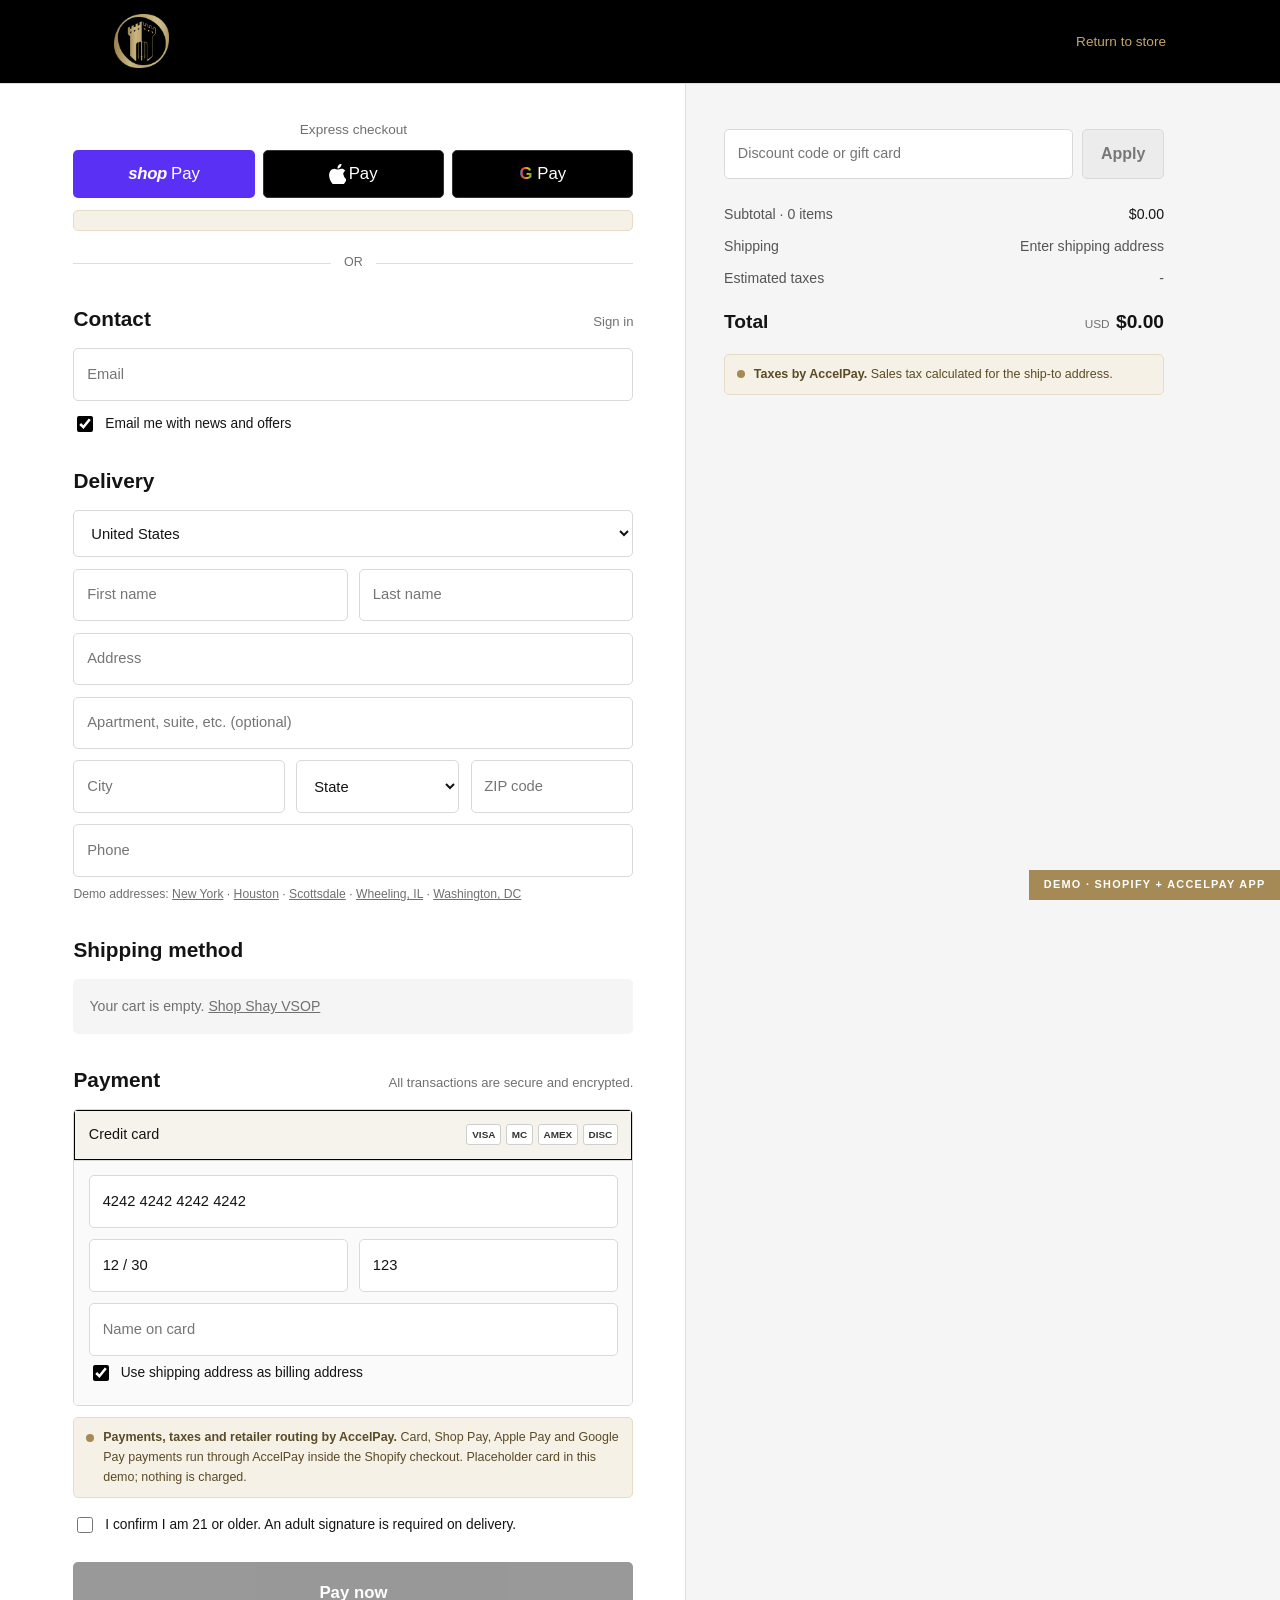
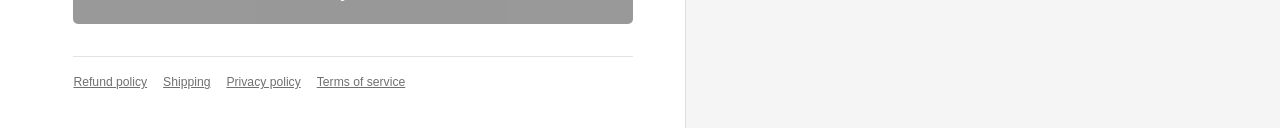
==== commit 2fb9e724: "Add Shop Pay, Apple Pay and Google Pay express checkout to checkout and cart drawer Co-Authored-By: " ====
--- a/checkout.html
+++ b/checkout.html
@@ -9,7 +9,7 @@
 <link rel="preconnect" href="https://fonts.googleapis.com">
 <link rel="preconnect" href="https://fonts.gstatic.com" crossorigin>
 <link rel="stylesheet" href="https://fonts.googleapis.com/css2?family=Nunito+Sans:wght@300;400;600;700&display=swap">
-<link rel="stylesheet" href="styles.css?v=3">
+<link rel="stylesheet" href="styles.css?v=4">
 </head>
 <body class="co">
 <div class="co-head"><div class="in">
@@ -32,6 +32,10 @@
 <div id="checkout-view" class="checkout">
   <div class="co-left"><div class="inner">
     <form id="co-form" autocomplete="off">
+      <div class="xp-title">Express checkout</div>
+      <div id="xpay-top"></div>
+      <div id="xpay-note" class="callout" hidden></div>
+      <div class="or"><span>OR</span></div>
       <div class="co-h">Contact <small>Sign in</small></div>
       <input class="co-field" type="email" name="email" placeholder="Email" required>
       <label class="co-chk"><input type="checkbox" checked> Email me with news and offers</label>
@@ -76,7 +80,7 @@
           <label class="co-chk"><input type="checkbox" checked> Use shipping address as billing address</label>
         </div>
       </div>
-      <div class="callout"><span class="dot"></span><span><b>Payments, taxes and retailer routing by AccelPay.</b> Card payments run through AccelPay inside the Shopify checkout. Placeholder card in this demo; nothing is charged.</span></div>
+      <div class="callout"><span class="dot"></span><span><b>Payments, taxes and retailer routing by AccelPay.</b> Card, Shop Pay, Apple Pay and Google Pay payments run through AccelPay inside the Shopify checkout. Placeholder card in this demo; nothing is charged.</span></div>
       <label class="co-chk" style="margin-top:1rem"><input type="checkbox" required> I confirm I am 21 or older. An adult signature is required on delivery.</label>
       <button class="pay-btn" id="pay" type="submit" disabled>Pay now</button>
       <div class="co-links"><a href="#">Refund policy</a><a href="#">Shipping</a><a href="#">Privacy policy</a><a href="#">Terms of service</a></div>
@@ -85,7 +89,7 @@
   <div class="co-right"><div class="inner" id="os"></div></div>
 </div>
 <div class="ribbon">Demo &middot; Shopify + AccelPay app</div>
-<script src="app.js?v=4"></script>
+<script src="app.js?v=5"></script>
 <script>
 (function () {
   if (!new URLSearchParams(location.search).get('confirmed')) return;
--- a/styles.css
+++ b/styles.css
@@ -242,6 +242,20 @@
 .thanks p { color: #555; }
 .thanks .num { font-family: var(--mono); color: #000; }
 
+/* express checkout buttons (Shopify accelerated checkout) */
+.xpay { display: grid; grid-template-columns: repeat(3, minmax(0,1fr)); gap: .5rem; }
+.xpay .xb { height: 42px; border: none; border-radius: 5px; display: flex; align-items: center; justify-content: center; gap: .15rem; font-family: -apple-system, BlinkMacSystemFont, "Segoe UI", Roboto, Arial, sans-serif; font-size: 1.05rem; color: #fff; letter-spacing: 0; text-transform: none; }
+.xpay.big .xb { height: 48px; }
+.xpay .xb span { font-weight: 500; }
+.xpay .shop { background: #5a31f4; }
+.xpay .shop b { font-weight: 800; font-style: italic; letter-spacing: -.02em; margin-right: .1rem; }
+.xpay .apple { background: #000; border: 1px solid #333; }
+.xpay .google { background: #000; border: 1px solid #333; }
+.xpay .google .g { font-weight: 700; background: linear-gradient(90deg,#4285f4,#ea4335,#fbbc05,#34a853); -webkit-background-clip: text; background-clip: text; color: transparent; margin-right: .15rem; }
+.xp-title { text-align: center; font-size: .85rem; color: #707070; margin-bottom: .6rem; }
+.or { display: flex; align-items: center; gap: .8rem; color: #707070; font-size: .78rem; margin: 1.4rem 0 .6rem; }
+.or::before, .or::after { content: ""; flex: 1; height: 1px; background: #dedede; }
+
 /* panel on the home page */
 .panel { background: var(--panel); border: 1px solid var(--line); padding: 1.6rem; }
 .panel + .panel { margin-top: 1.25rem; }
